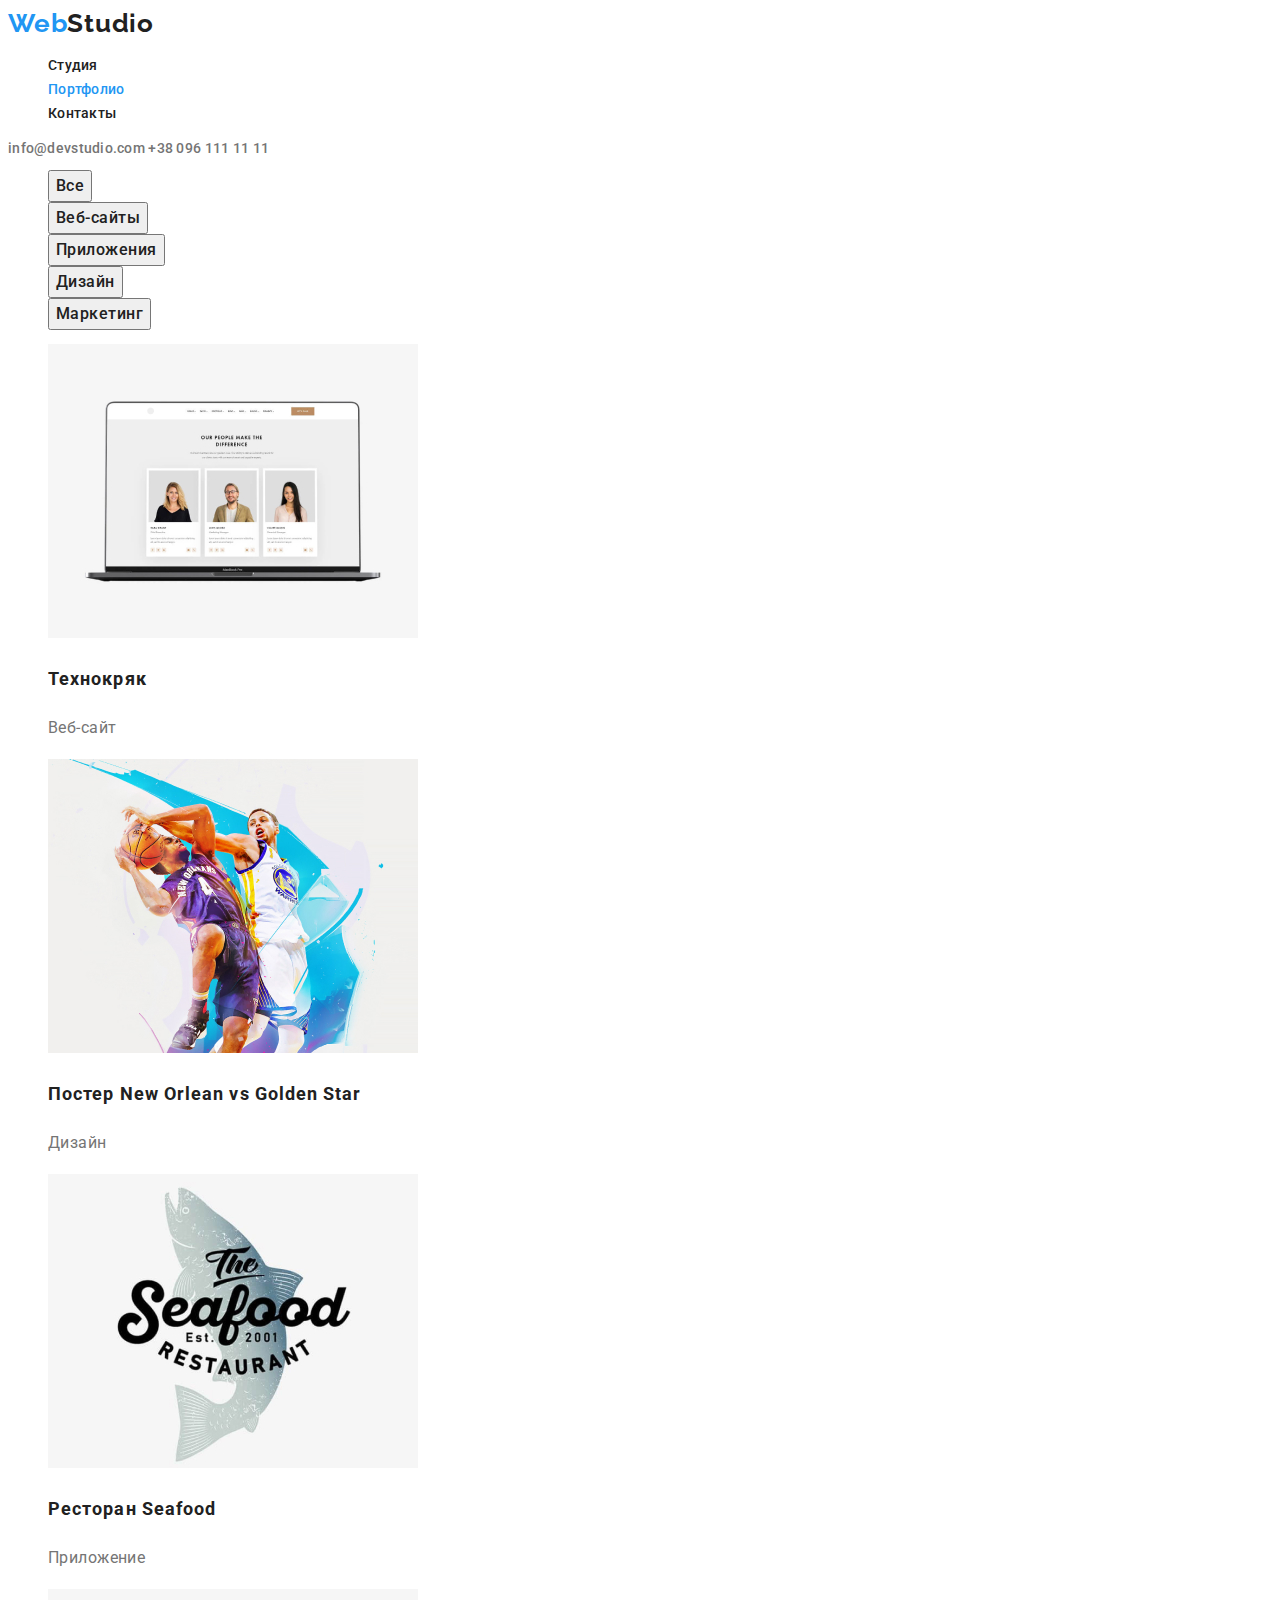
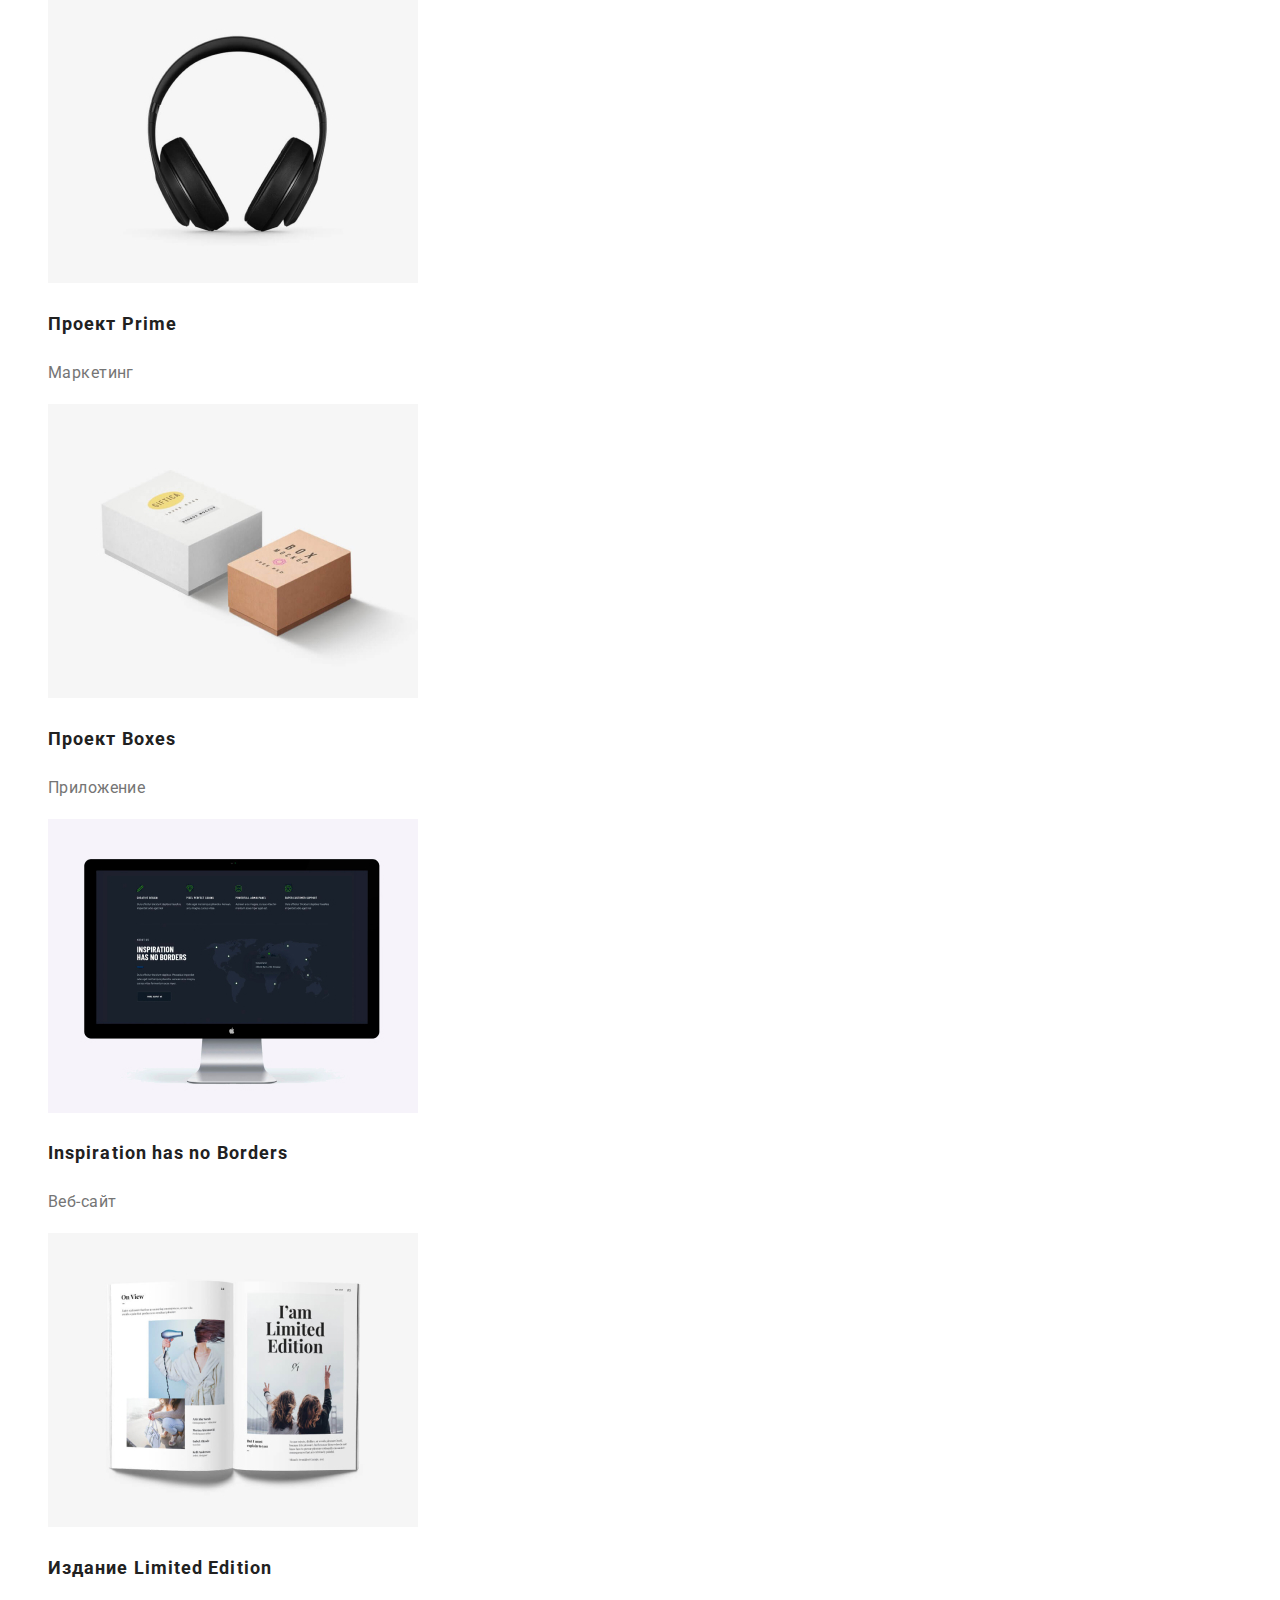
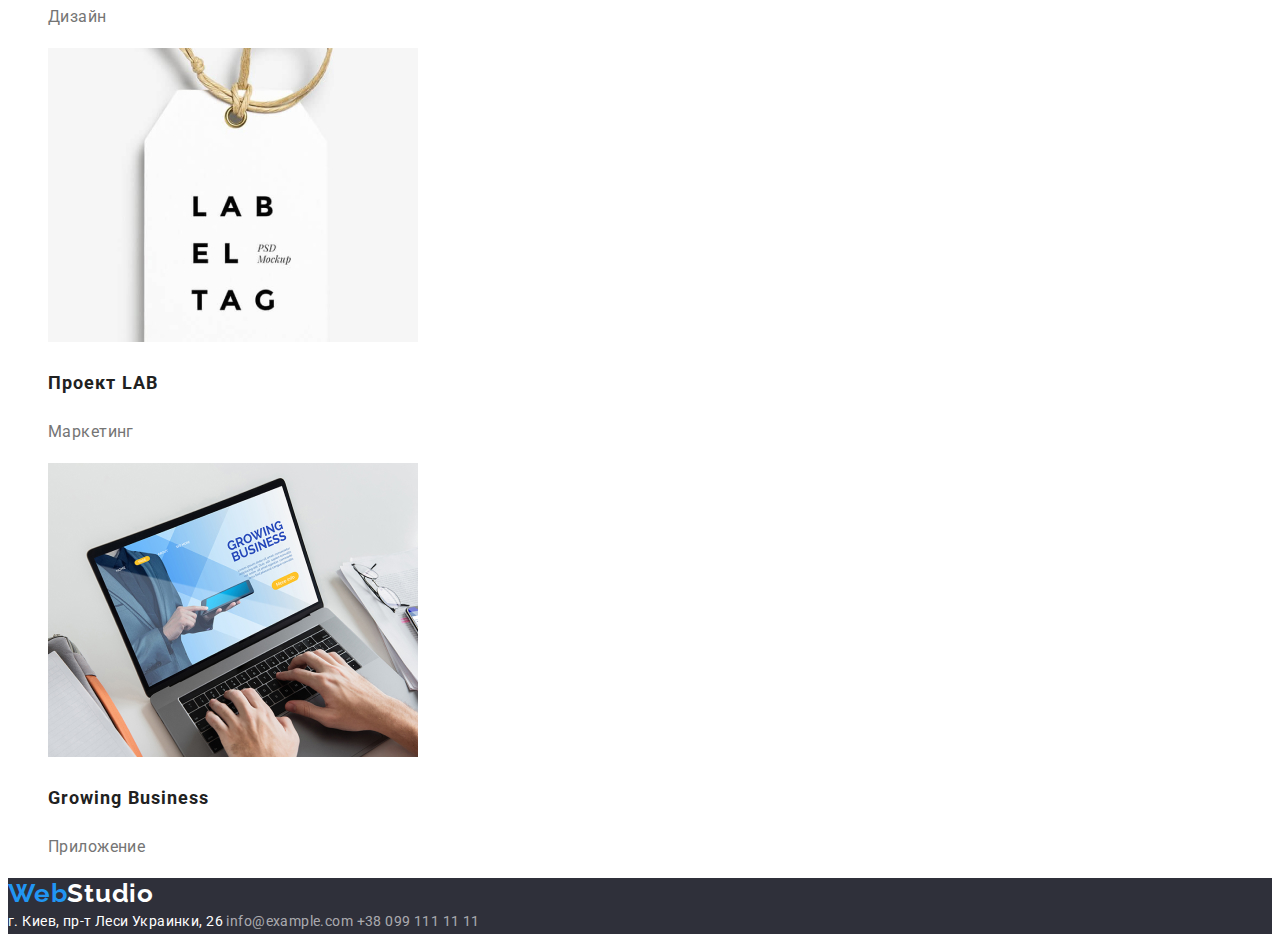
==== portfolio.html @ fc89d734 "Загружает файлы с второго ДЗ" ====
<!DOCTYPE html>
<html lang="ru">
<head>
    <meta charset="UTF-8">
    <meta name="viewport" content="width=device-width, initial-scale=1.0">
    <title>Портфолио</title>
    <link rel="preconnect" href="https://fonts.gstatic.com">
    <link href="https://fonts.googleapis.com/css2?family=Raleway:wght@700&family=Roboto:wght@400;500;700;900&display=swap" rel="stylesheet">
    <link rel="stylesheet" href="./css/main.css">
</head>
<body>

     <!-- Шапка страницы -->
     <header>
        <nav class="main-nav">
            <a href="./index.html" class="nav-logo"><span class="logo">Web</span>Studio</a>
            <ul>
                <li><a href="./index.html" class="nav-link">Студия</a></li>
                <li><a href="./portfolio.html" class="nav-link current">Портфолио</a></li>
                <li><a href="" class="nav-link">Контакты</a></li>
            </ul>
        </nav>
        <address class="adress-nav">
            <a href="mailto:info@devstudio.com" class="link">info@devstudio.com</a>
            <a href="tel:+380961111111" class="link">+38 096 111 11 11</a>
        </address>  
    </header>

    <!-- Основной контент страницы Портфолио-->
    <main class="portfolio">
        <section class="pottfolio__content">
            <h1 class="visually-hidden">Портфолио</h1>
            <ul class="pottfolio__top-list">
                <li><button type="button" class="item-button">Все</button></li>
                <li><button type="button" class="item-button">Веб-сайты</button></li>
                <li><button type="button" class="item-button">Приложения</button></li>
                <li><button type="button" class="item-button">Дизайн</button></li>
                <li><button type="button" class="item-button">Маркетинг</button></li>
            </ul>
            <ul class="pottfolio__bot-list">
                <li>
                    <a href=""><img src="./images/img_for_potfolio/tehnocryak.jpg" alt="Веб-сайт технокряк"></a>
                    <h2 class="bot-list-title">Технокряк</h2>
                    <p class="bot-list-text">Веб-сайт</p>
                </li>
                <li><a href=""><img src="./images/img_for_potfolio/basketball.jpg" alt="Постер New Orlean vs Golden Star"></a>
                    <h2 class="bot-list-title">Постер New Orlean vs Golden Star</h2>
                    <p class="bot-list-text">Дизайн</p>
                </li>
                <li><a href=""><img src="./images/img_for_potfolio/seafood.jpg" alt="Ресторан Seafood"></a>
                    <h2 class="bot-list-title">Ресторан Seafood</h2>
                    <p class="bot-list-text">Приложение</p>
                </li>
                <li><a href=""><img src="./images/img_for_potfolio/project-prime.jpg" alt="Наушники"></a>
                    <h2 class="bot-list-title">Проект Prime</h2>
                    <p class="bot-list-text">Маркетинг</p>
                </li>
                <li><a href=""><img src="./images/img_for_potfolio/project-boxes.jpg" alt="Две коробки"></a>
                    <h2 class="bot-list-title">Проект Boxes</h2>
                    <p class="bot-list-text">Приложение</p>
                </li>
                <li><a href=""><img src="./images/img_for_potfolio/inspiration.jpg" alt="Монитор с сайтом"></a>
                    <h2 class="bot-list-title">Inspiration has no Borders</h2>
                    <p class="bot-list-text">Веб-сайт</p>
                </li>
                <li><a href=""><img src="./images/img_for_potfolio/book.jpg" alt="Открытая книга"></a>
                    <h2 class="bot-list-title">Издание Limited Edition</h2>
                    <p class="bot-list-text">Дизайн</p>
                </li>
                <li><a href=""><img src="./images/img_for_potfolio/lab.jpg" alt="Лейба"></a>
                    <h2 class="bot-list-title">Проект LAB</h2>
                    <p class="bot-list-text">Маркетинг</p>
                </li>
                <li><a href=""><img src="./images/img_for_potfolio/growing-business.jpg" alt="Ноутбук с открытым сайтом"></a>
                    <h2 class="bot-list-title">Growing Business</h2>
                    <p class="bot-list-text">Приложение</p>
                </li>
            </ul>
        </section>
    </main>

    <!-- Подвал-->
    <footer class="footer">
        <a href="./index.html" class="link-logo"><span class="logo">Web</span>Studio</a>
        <address class="footer-nav">
            г. Киев, пр-т Леси Украинки, 26
            <a href="mailto:info@example.com" class="link">info@example.com</a>
            <a href="tel:+380991111111" class="link">+38 099 111 11 11</a>
        </address>
    </footer>

  
</body>
</html>
---- css/main.css ----
/* Цвет выделенного текста  #2196F3; */
/* Цвет h2 h3 #212121;*/
/* Цвет адреса и основного текста  #757575; */
/* Цвет h1 и бэкграунда основного  #FFFFFF; */
/* Цвет бэкграунда вторичного #2F303A;
   Цвет бэкграунда кнопки Портфолио #F5F4FA; */

/* Основные стили документа */
:root {
    --primary-text-color: #757575;
    --title-text-color: #212121;
    --accent-color: #2196F3;
    --primary-background-color: #FFFFFF;
    --secondary-background-color: #2F303A;
    --primary-bcg-clr-btn: #F5F4FA;

    --main-font: Roboto;
    --secondary-font: Raleway;
}

body {
    font-family: var(--main-font);
    font-weight: 400;
    font-size: 14px;
    line-height: 1.714;
    letter-spacing: 0.03em;
    background-color: var(--primary-background-color);
    color: var(--primary-text-color)
}

ul {
    list-style-type: none;
}

/* Стили Шапки */
.main-nav .nav-logo {
    color: var(--title-text-color);
    text-decoration: none;
    font-family: var(--secondary-font);
    font-weight: 700;
    font-size: 26px;
    line-height: 1.192;
    letter-spacing: 0.03em;
}

.logo {
    color: var(--accent-color);
}

.main-nav .nav-link {
    font-weight: 500;
    font-size: 14px;
    line-height: 1.143;
    letter-spacing: 0.02em;
    color: var(--title-text-color);
    text-decoration: none;

}
.main-nav .nav-link:hover, 
.main-nav .nav-link:focus,
.main-nav .nav-link.current {
    color: var(--accent-color);
}

.link {
    color: var(--primary-text-color);
    text-decoration: none;
}
.link:hover, 
.link:focus  {
    color: var(--accent-color);
}
.adress-nav {
    font-style: normal;
    font-weight: 500;
    font-size: 14px;
    line-height: 1.143;
    letter-spacing: 0.02em;
}

/* Стиль Героя */
.hero {
    background-color: var(--secondary-background-color) ;
}
.hero > .hero-title {
    font-weight: 900;
    font-size: 44px;
    line-height: 1.364;
    text-align: center;
    letter-spacing: 0.06em;
    text-transform: uppercase;

    color: var(--primary-background-color)
}
.hero-button {
    font-weight: 700;
    font-size: 16px;
    line-height: 1.875;
    text-align: center;
    letter-spacing: 0.06em;
    box-shadow: 0px 4px 4px rgba(0, 0, 0, 0.15);
    border-radius: 4px;

    background-color:#2196F3;
    color:#FFFFFF; 
    text-decoration: none;
}
/* Стиль Особенностей */

.title {
    font-weight: 700;
    font-size: 36px;
    line-height: 1.167;
    text-align: center;
    letter-spacing: 0.03em;
    color: var(--title-text-color);
}

.visually-hidden {
    position: absolute;
    clip: rect(0 0 0 0);
}

.features-list .item-title {
    font-weight: 700;
    font-size: 14px;
    line-height: 1.143;
    letter-spacing: 0.03em;
    color: var(--title-text-color);
}

/* Стиль Команды */

.team .item-title {
    font-weight: 500; 
    font-size: 16px;
    line-height: 1.187;
    letter-spacing: 0.03em;
    color: var(--title-text-color);
}

.team .item-text {
    font-size: 16px;
    line-height: 1.187;
    letter-spacing: 0.03em;
}

/* Стиль Подвала */

.footer {
    background-color:var(--secondary-background-color) ;
}
.footer > .link-logo {
    font-family: var(--secondary-font);
    font-weight: 700;
    font-size: 26px;
    line-height: 1.192;
    letter-spacing: 0.03em;
    color:var(--primary-background-color);
    text-decoration: none;
}
.footer > .footer-nav {
    font-style: normal;
    font-size: 14px;
    line-height: 1.714;
    letter-spacing: 0.03em;
    color:var(--primary-background-color);
    text-decoration: none;
}
footer .link {
    color: rgba(255, 255, 255, 0.6);
}
/* через тег, учитывая спецификацию 0,1,1, 
   чтобы не крыть спецу что выше для линк.ховер и фокус */

/* СТИЛЬ ВТОРОЙ СТРАНИЦЫ ПОРТФОЛИО */

.item-button {
    font-family: Roboto;
    font-weight: 500;
    font-size: 16px;
    line-height: 1.625;
    text-align: center;
    letter-spacing: 0.03em;
    color:var(--title-text-color);
}

.item-button:hover,
.item-button:focus  {
color: var(--primary-background-color);
background-color:var(--accent-color);
cursor:pointer;
}

.portfolio .bot-list-title {
    font-weight: 700;
    font-size: 18px;
    line-height: 2;
    letter-spacing: 0.06em;
    color:var(--title-text-color);
}
.bot-list-text {
    font-size: 16px;
    line-height: 1.875;
}
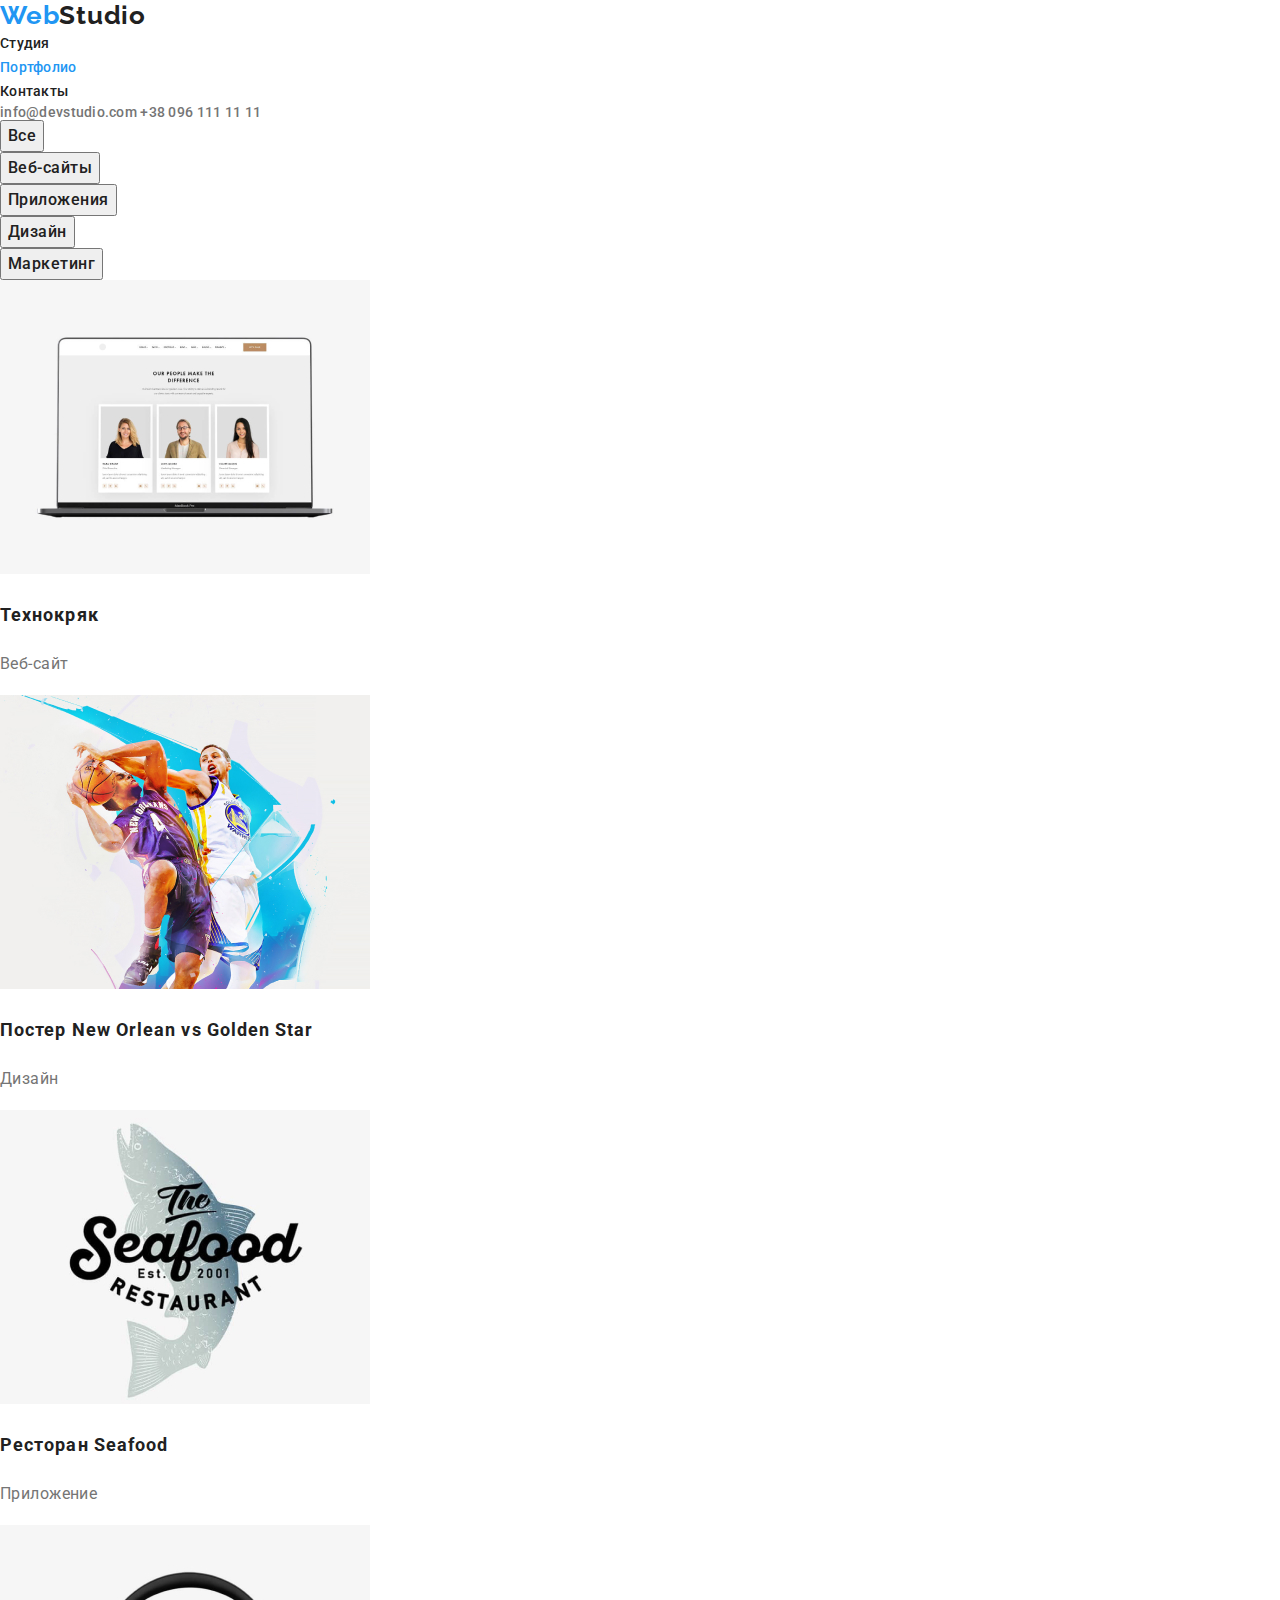
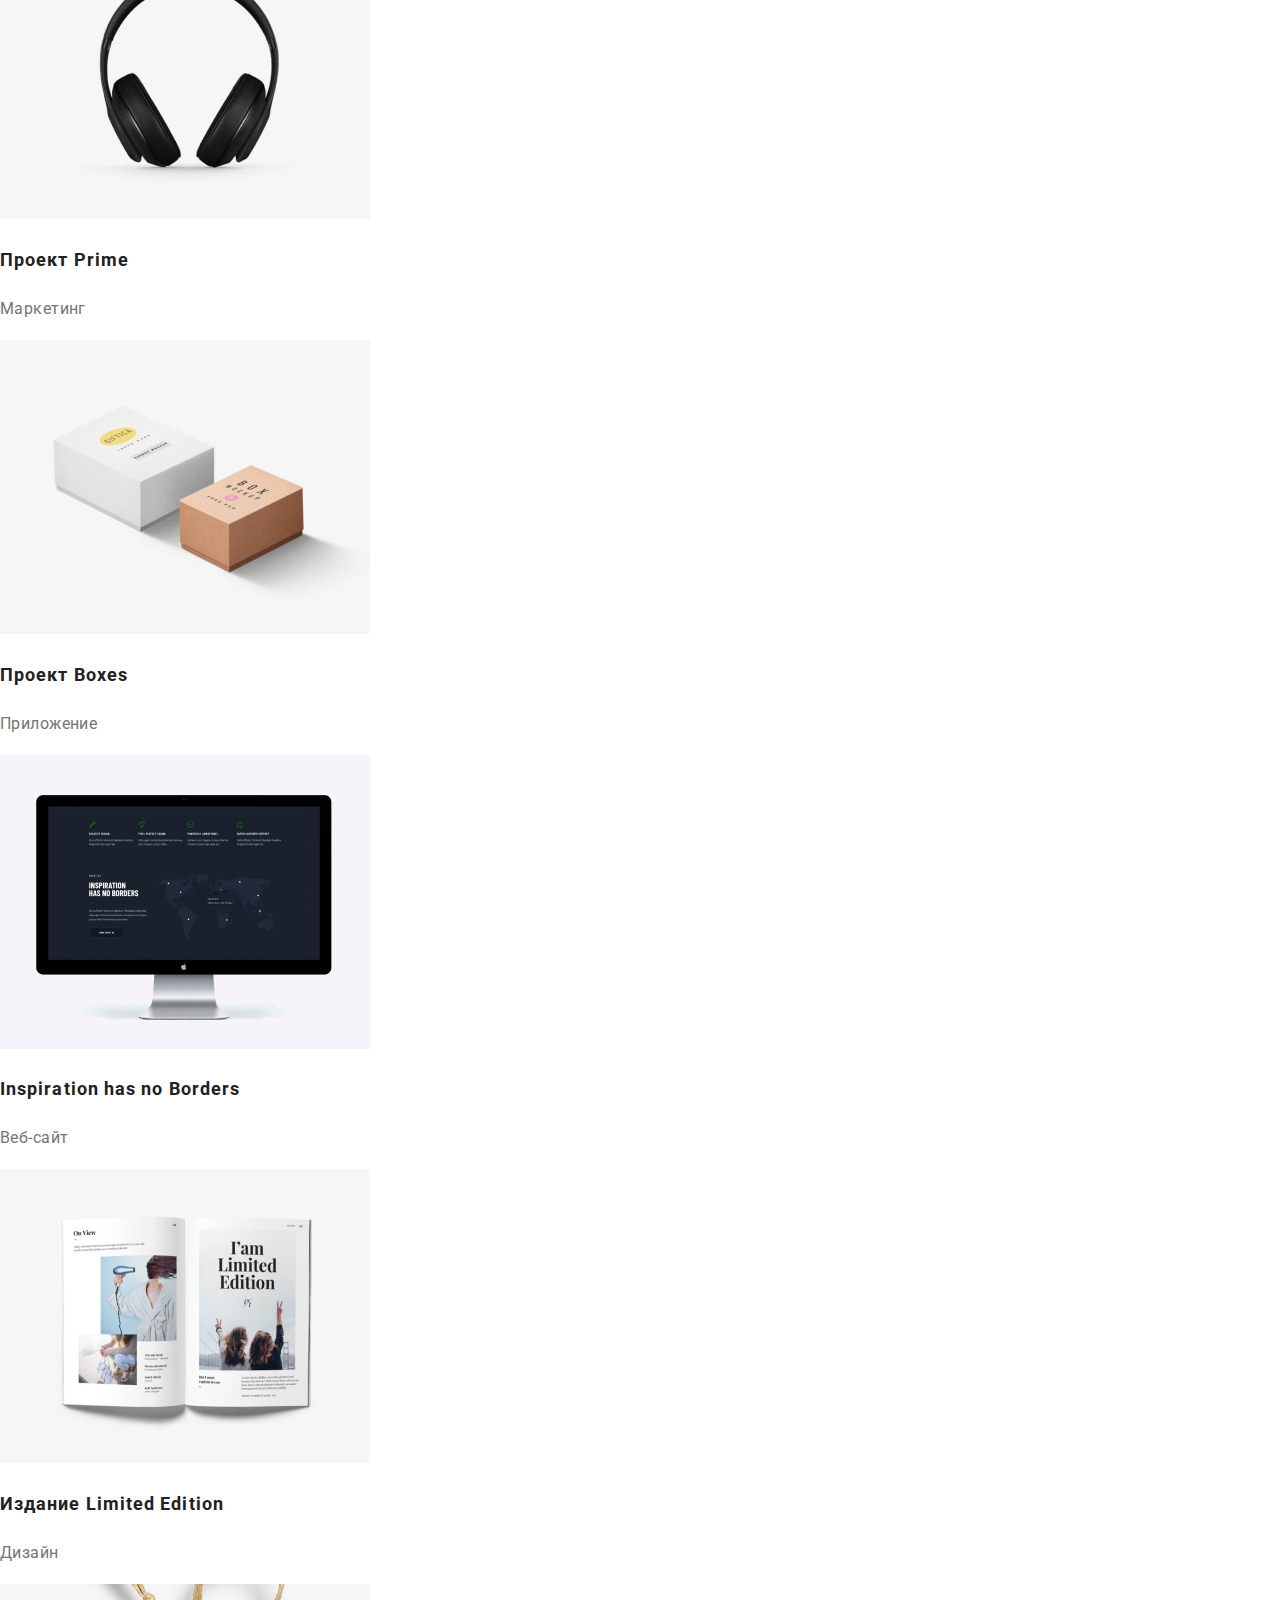
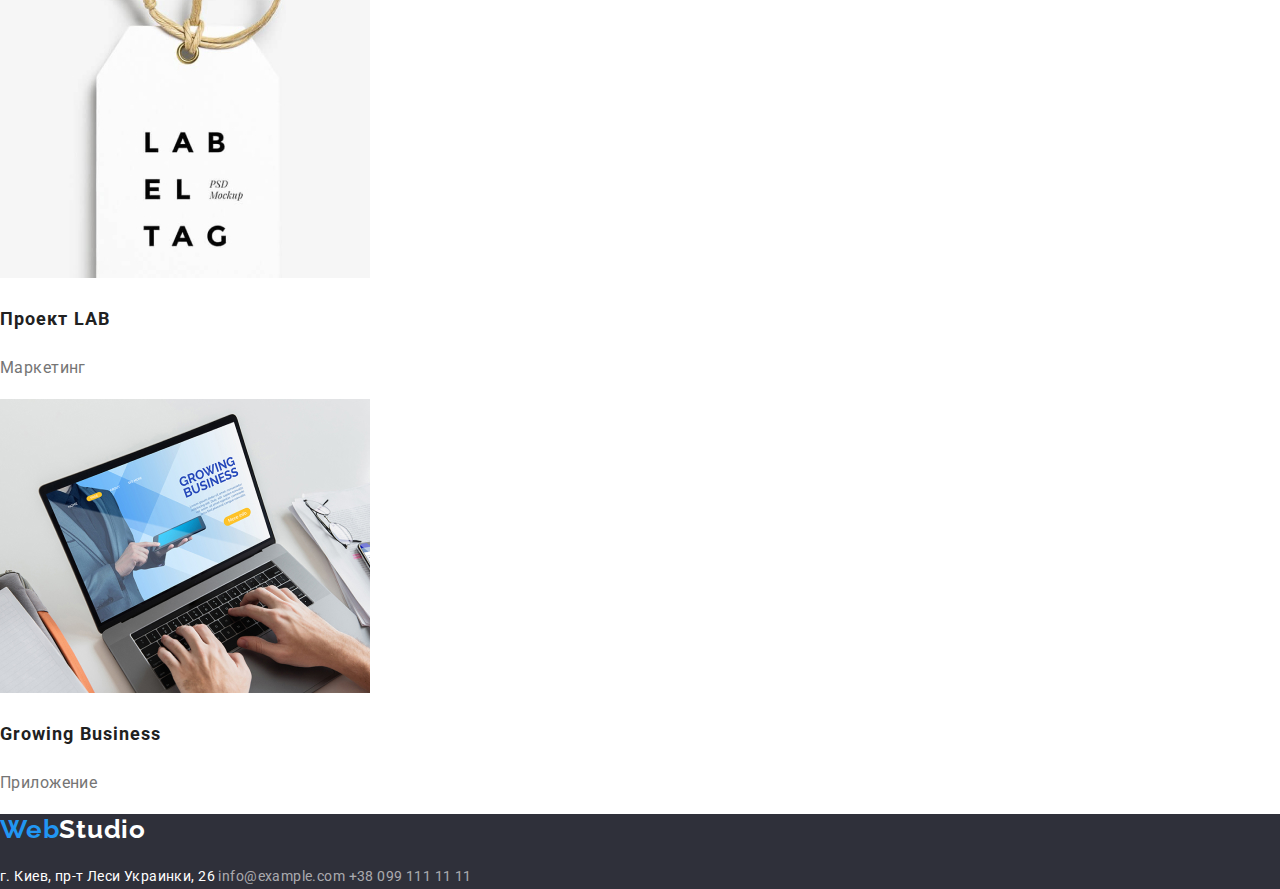
==== commit c53340aa: "Добавляет геометрию обьектов" ====
--- a/portfolio.html
+++ b/portfolio.html
@@ -6,6 +6,7 @@
     <title>Портфолио</title>
     <link rel="preconnect" href="https://fonts.gstatic.com">
     <link href="https://fonts.googleapis.com/css2?family=Raleway:wght@700&family=Roboto:wght@400;500;700;900&display=swap" rel="stylesheet">
+    <link rel="stylesheet" href="https://cdnjs.cloudflare.com/ajax/libs/modern-normalize/1.0.0/modern-normalize.min.css">
     <link rel="stylesheet" href="./css/main.css">
 </head>
 <body>
--- a/css/main.css
+++ b/css/main.css
@@ -30,6 +30,13 @@
 
 ul {
     list-style-type: none;
+    padding: 0;
+    margin: 0;
+}
+.container {
+    margin-left: auto;
+    margin-right: auto;
+    width: 1170px;
 }
 
 /* Стили Шапки */
@@ -81,18 +88,29 @@
 /* Стиль Героя */
 .hero {
     background-color: var(--secondary-background-color) ;
-}
-.hero > .hero-title {
+    text-align: center;
+}
+.hero-title {
+    margin-top: 0;
+    padding-top: 200px;
+    width: 696px;
+    margin:0 auto;
+    
     font-weight: 900;
     font-size: 44px;
     line-height: 1.364;
-    text-align: center;
     letter-spacing: 0.06em;
     text-transform: uppercase;
 
     color: var(--primary-background-color)
 }
+
 .hero-button {
+    margin-top: 20px;
+    margin-bottom: 200px;
+    padding: 10px 32px;
+    
+    min-width: 200px;
     font-weight: 700;
     font-size: 16px;
     line-height: 1.875;
@@ -122,6 +140,9 @@
 }
 
 .features-list .item-title {
+    margin-top: 0;
+    margin-bottom: 10px;
+
     font-weight: 700;
     font-size: 14px;
     line-height: 1.143;
@@ -129,9 +150,38 @@
     color: var(--title-text-color);
 }
 
+.features-list-item .item-title:first-child {
+    padding-top: 94px;
+}
+.features-list .item-text {
+    margin: 0;
+    padding: 0;
+}
+
+/* OUR WORKS */
+
+.works.title {
+    margin-top: 0;
+    margin-bottom: 50px;
+    padding-top: 94px;
+}
+
+
 /* Стиль Команды */
+.team {
+    background-color:var(--primary-bcg-clr-btn);
+}
+
+.team.title {
+    margin-top: 0;
+    margin-bottom: 50px;
+    padding-top: 94px;
+}
 
 .team .item-title {
+    margin-top: 30px;
+    margin-bottom: 0;
+
     font-weight: 500; 
     font-size: 16px;
     line-height: 1.187;
@@ -140,6 +190,8 @@
 }
 
 .team .item-text {
+    margin-top: 10px;
+    margin-bottom: 0;
     font-size: 16px;
     line-height: 1.187;
     letter-spacing: 0.03em;
@@ -150,7 +202,14 @@
 .footer {
     background-color:var(--secondary-background-color) ;
 }
-.footer > .link-logo {
+.footer > .container {
+    padding-top: 60px;
+    padding-bottom: 60px;
+}
+.footer a.link-logo {
+    display: inline-block;
+    margin-bottom: 20px;
+    
     font-family: var(--secondary-font);
     font-weight: 700;
     font-size: 26px;
@@ -159,7 +218,7 @@
     color:var(--primary-background-color);
     text-decoration: none;
 }
-.footer > .footer-nav {
+.footer address.footer-nav {
     font-style: normal;
     font-size: 14px;
     line-height: 1.714;
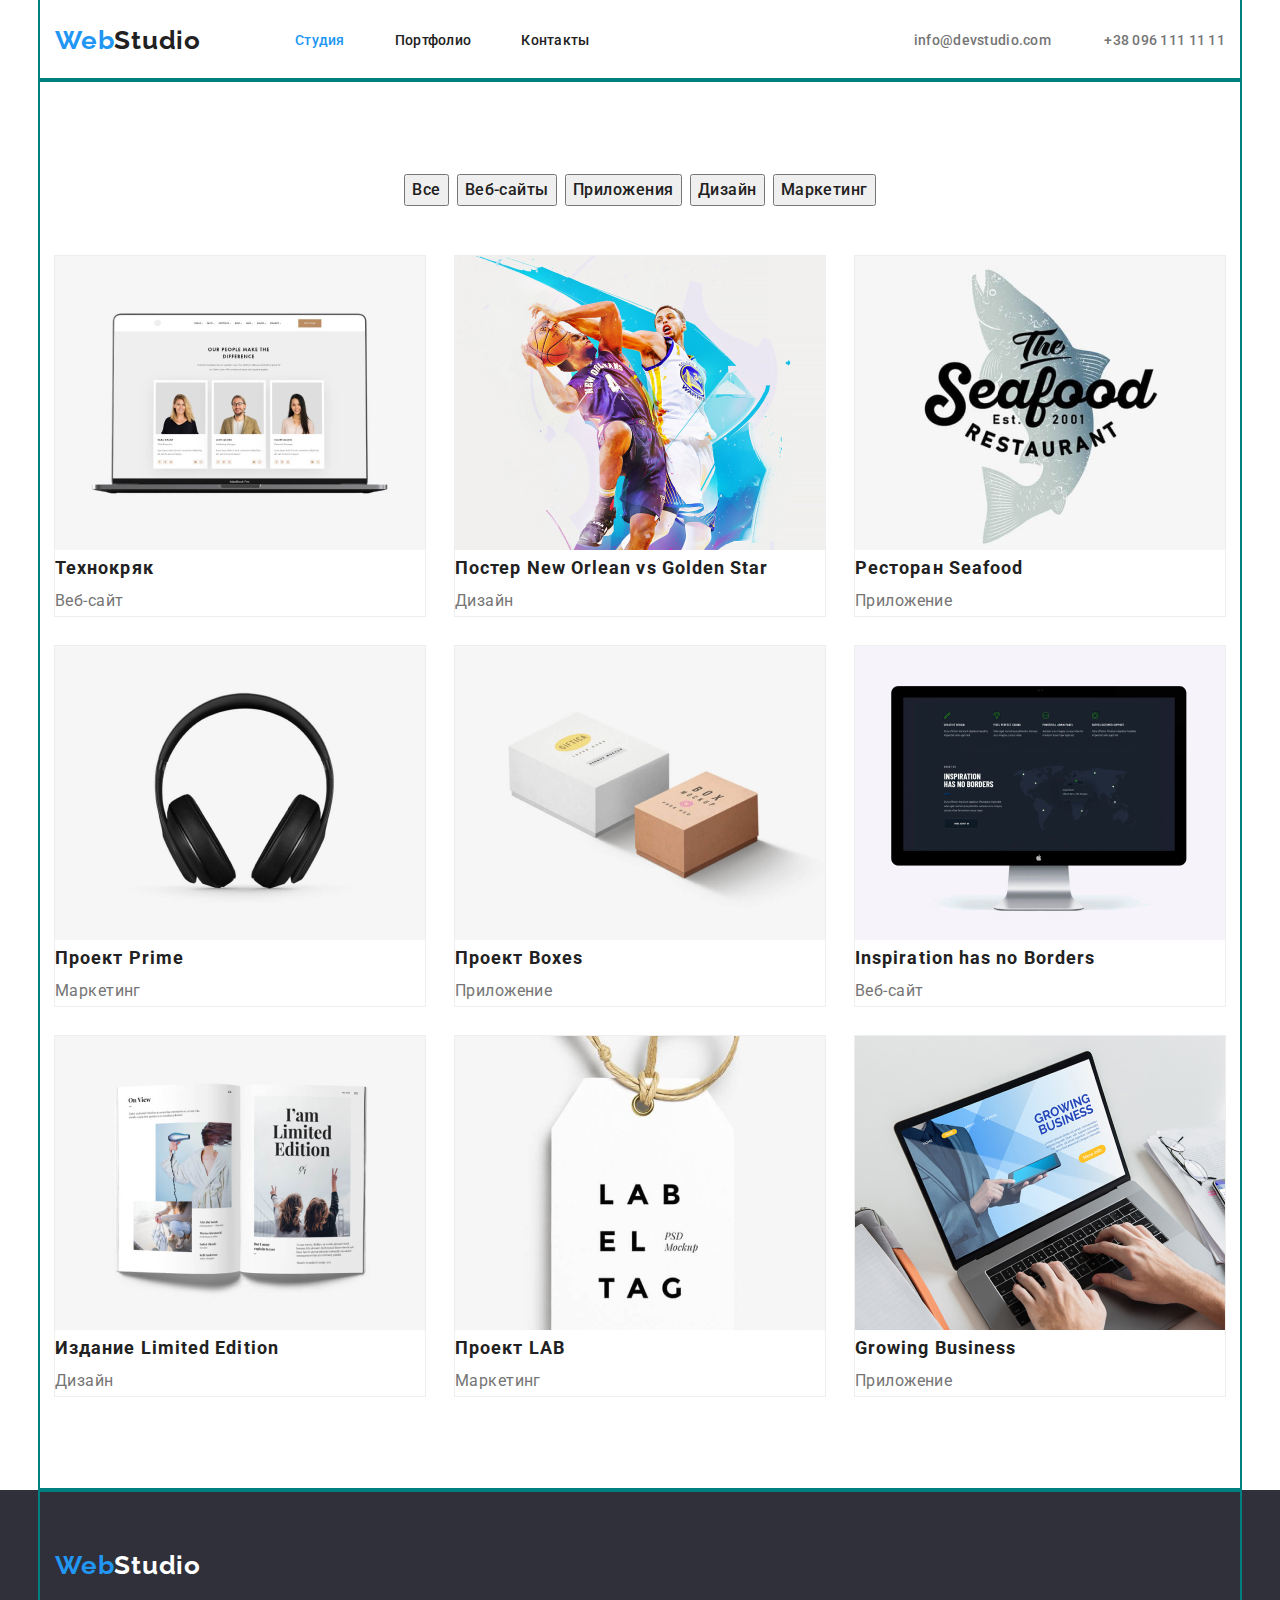
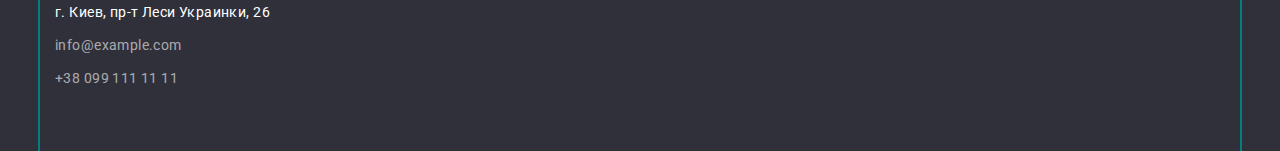
==== commit ebc39023: "Добавляет флексы и геометрию второй страницы" ====
--- a/portfolio.html
+++ b/portfolio.html
@@ -13,81 +13,89 @@
 
      <!-- Шапка страницы -->
      <header>
-        <nav class="main-nav">
-            <a href="./index.html" class="nav-logo"><span class="logo">Web</span>Studio</a>
-            <ul>
-                <li><a href="./index.html" class="nav-link">Студия</a></li>
-                <li><a href="./portfolio.html" class="nav-link current">Портфолио</a></li>
-                <li><a href="" class="nav-link">Контакты</a></li>
-            </ul>
-        </nav>
-        <address class="adress-nav">
-            <a href="mailto:info@devstudio.com" class="link">info@devstudio.com</a>
-            <a href="tel:+380961111111" class="link">+38 096 111 11 11</a>
-        </address>  
+        <div class="container head ">
+            <nav class="main-nav">
+                <a href="./index.html" class="nav-logo"><span class="logo">Web</span>Studio</a>
+                <ul class="main-nav-list">
+                    <li><a href="./index.html" class="nav-link current">Студия</a></li>
+                    <li><a href="./portfolio.html" class="nav-link">Портфолио</a></li>
+                    <li><a href="" class="nav-link">Контакты</a></li>
+                </ul>
+            </nav>
+            <address class="adress-nav">
+                <a href="mailto:info@devstudio.com" class="link">info@devstudio.com</a>
+                <a href="tel:+380961111111" class="link">+38 096 111 11 11</a>
+            </address> 
+        </div> 
     </header>
 
     <!-- Основной контент страницы Портфолио-->
     <main class="portfolio">
         <section class="pottfolio__content">
-            <h1 class="visually-hidden">Портфолио</h1>
-            <ul class="pottfolio__top-list">
-                <li><button type="button" class="item-button">Все</button></li>
-                <li><button type="button" class="item-button">Веб-сайты</button></li>
-                <li><button type="button" class="item-button">Приложения</button></li>
-                <li><button type="button" class="item-button">Дизайн</button></li>
-                <li><button type="button" class="item-button">Маркетинг</button></li>
-            </ul>
-            <ul class="pottfolio__bot-list">
-                <li>
-                    <a href=""><img src="./images/img_for_potfolio/tehnocryak.jpg" alt="Веб-сайт технокряк"></a>
-                    <h2 class="bot-list-title">Технокряк</h2>
-                    <p class="bot-list-text">Веб-сайт</p>
-                </li>
-                <li><a href=""><img src="./images/img_for_potfolio/basketball.jpg" alt="Постер New Orlean vs Golden Star"></a>
-                    <h2 class="bot-list-title">Постер New Orlean vs Golden Star</h2>
-                    <p class="bot-list-text">Дизайн</p>
-                </li>
-                <li><a href=""><img src="./images/img_for_potfolio/seafood.jpg" alt="Ресторан Seafood"></a>
-                    <h2 class="bot-list-title">Ресторан Seafood</h2>
-                    <p class="bot-list-text">Приложение</p>
-                </li>
-                <li><a href=""><img src="./images/img_for_potfolio/project-prime.jpg" alt="Наушники"></a>
-                    <h2 class="bot-list-title">Проект Prime</h2>
-                    <p class="bot-list-text">Маркетинг</p>
-                </li>
-                <li><a href=""><img src="./images/img_for_potfolio/project-boxes.jpg" alt="Две коробки"></a>
-                    <h2 class="bot-list-title">Проект Boxes</h2>
-                    <p class="bot-list-text">Приложение</p>
-                </li>
-                <li><a href=""><img src="./images/img_for_potfolio/inspiration.jpg" alt="Монитор с сайтом"></a>
-                    <h2 class="bot-list-title">Inspiration has no Borders</h2>
-                    <p class="bot-list-text">Веб-сайт</p>
-                </li>
-                <li><a href=""><img src="./images/img_for_potfolio/book.jpg" alt="Открытая книга"></a>
-                    <h2 class="bot-list-title">Издание Limited Edition</h2>
-                    <p class="bot-list-text">Дизайн</p>
-                </li>
-                <li><a href=""><img src="./images/img_for_potfolio/lab.jpg" alt="Лейба"></a>
-                    <h2 class="bot-list-title">Проект LAB</h2>
-                    <p class="bot-list-text">Маркетинг</p>
-                </li>
-                <li><a href=""><img src="./images/img_for_potfolio/growing-business.jpg" alt="Ноутбук с открытым сайтом"></a>
-                    <h2 class="bot-list-title">Growing Business</h2>
-                    <p class="bot-list-text">Приложение</p>
-                </li>
-            </ul>
+            <div class="container">
+                <h1 class="visually-hidden">Портфолио</h1>
+                <ul class="pottfolio__top-list">
+                    <li class="list-item"><button type="button" class="item-button">Все</button></li>
+                    <li class="list-item"><button type="button" class="item-button">Веб-сайты</button></li>
+                    <li class="list-item"><button type="button" class="item-button">Приложения</button></li>
+                    <li class="list-item"><button type="button" class="item-button">Дизайн</button></li>
+                    <li class="list-item"><button type="button" class="item-button">Маркетинг</button></li>
+                </ul>
+                <ul class="pottfolio__bot-list">
+                    <li class="list-item">
+                        <a href=""><img src="./images/img_for_potfolio/tehnocryak.jpg" alt="Веб-сайт технокряк"></a>
+                        <h2 class="bot-list-title">Технокряк</h2>
+                        <p class="bot-list-text">Веб-сайт</p>
+                    </li>
+                    <li class="list-item"><a href=""><img src="./images/img_for_potfolio/basketball.jpg" alt="Постер New Orlean vs Golden Star"></a>
+                        <h2 class="bot-list-title">Постер New Orlean vs Golden Star</h2>
+                        <p class="bot-list-text">Дизайн</p>
+                    </li>
+                    <li class="list-item"><a href=""><img src="./images/img_for_potfolio/seafood.jpg" alt="Ресторан Seafood"></a>
+                        <h2 class="bot-list-title">Ресторан Seafood</h2>
+                        <p class="bot-list-text">Приложение</p>
+                    </li>
+                    <li class="list-item"><a href=""><img src="./images/img_for_potfolio/project-prime.jpg" alt="Наушники"></a>
+                        <h2 class="bot-list-title">Проект Prime</h2>
+                        <p class="bot-list-text">Маркетинг</p>
+                    </li>
+                    <li class="list-item"><a href=""><img src="./images/img_for_potfolio/project-boxes.jpg" alt="Две коробки"></a>
+                        <h2 class="bot-list-title">Проект Boxes</h2>
+                        <p class="bot-list-text">Приложение</p>
+                    </li>
+                    <li class="list-item"><a href=""><img src="./images/img_for_potfolio/inspiration.jpg" alt="Монитор с сайтом"></a>
+                        <h2 class="bot-list-title">Inspiration has no Borders</h2>
+                        <p class="bot-list-text">Веб-сайт</p>
+                    </li>
+                    <li class="list-item"><a href=""><img src="./images/img_for_potfolio/book.jpg" alt="Открытая книга"></a>
+                        <h2 class="bot-list-title">Издание Limited Edition</h2>
+                        <p class="bot-list-text">Дизайн</p>
+                    </li>
+                    <li class="list-item"><a href=""><img src="./images/img_for_potfolio/lab.jpg" alt="Лейба"></a>
+                        <h2 class="bot-list-title">Проект LAB</h2>
+                        <p class="bot-list-text">Маркетинг</p>
+                    </li>
+                    <li class="list-item"><a href=""><img src="./images/img_for_potfolio/growing-business.jpg" alt="Ноутбук с открытым сайтом"></a>
+                        <h2 class="bot-list-title">Growing Business</h2>
+                        <p class="bot-list-text">Приложение</p>
+                    </li>
+                </ul>
+            </div>
         </section>
     </main>
 
     <!-- Подвал-->
     <footer class="footer">
-        <a href="./index.html" class="link-logo"><span class="logo">Web</span>Studio</a>
-        <address class="footer-nav">
-            г. Киев, пр-т Леси Украинки, 26
-            <a href="mailto:info@example.com" class="link">info@example.com</a>
-            <a href="tel:+380991111111" class="link">+38 099 111 11 11</a>
-        </address>
+        <div class="container">
+            <a href="./index.html" class="link-logo"><span class="logo">Web</span>Studio</a>
+            <address class="footer-nav">
+                <div class="footer-nav-wrapper">
+                    г. Киев, пр-т Леси Украинки, 26 </br>
+                    <a href="mailto:info@example.com" class="link">info@example.com</a> </br>
+                    <a href="tel:+380991111111" class="link">+38 099 111 11 11</a>
+                </div>
+            </address>
+        </div>
     </footer>
 
   
--- a/css/main.css
+++ b/css/main.css
@@ -27,7 +27,12 @@
     background-color: var(--primary-background-color);
     color: var(--primary-text-color)
 }
-
+h1,h2,h3,h4,p {
+    margin: 0;
+}
+img {
+    display: block;
+}
 ul {
     list-style-type: none;
     padding: 0;
@@ -36,11 +41,22 @@
 .container {
     margin-left: auto;
     margin-right: auto;
-    width: 1170px;
+    width: 1200px;
+    padding: 0 15px;
+    outline: 2px solid teal;
 }
 
 /* Стили Шапки */
+.head,
+.head > .main-nav {
+    display: flex;
+    align-items: center;
+}
+
 .main-nav .nav-logo {
+    margin-right: 94px;
+
+
     color: var(--title-text-color);
     text-decoration: none;
     font-family: var(--secondary-font);
@@ -53,8 +69,20 @@
 .logo {
     color: var(--accent-color);
 }
+.main-nav-list {
+    display: flex;
+
+}
+
+.main-nav-list li:not(:last-child) {
+    margin-right: 50px;
+}
 
 .main-nav .nav-link {
+    display: block;
+    padding-top:32px ;
+    padding-bottom:32px ;
+
     font-weight: 500;
     font-size: 14px;
     line-height: 1.143;
@@ -78,11 +106,16 @@
     color: var(--accent-color);
 }
 .adress-nav {
+    margin-left: auto;
+
     font-style: normal;
     font-weight: 500;
     font-size: 14px;
     line-height: 1.143;
     letter-spacing: 0.02em;
+}
+.adress-nav a + a {
+    margin-left: 50px;
 }
 
 /* Стиль Героя */
@@ -138,6 +171,17 @@
     position: absolute;
     clip: rect(0 0 0 0);
 }
+.features > .container {
+    padding-top: 94px;
+    padding-bottom: 94px;
+}
+.features .features-list {
+    display: flex;
+}
+.features-list-item:not(:last-child){
+    margin-right: 30px;
+}
+
 
 .features-list .item-title {
     margin-top: 0;
@@ -150,26 +194,32 @@
     color: var(--title-text-color);
 }
 
-.features-list-item .item-title:first-child {
-    padding-top: 94px;
-}
+
 .features-list .item-text {
     margin: 0;
     padding: 0;
+    display: inline-block;
+    max-width: 270px;
 }
 
 /* OUR WORKS */
 
-.works.title {
-    margin-top: 0;
-    margin-bottom: 50px;
-    padding-top: 94px;
-}
-
+
+.works-list {
+    display: flex;
+    padding-top: 50px;
+    padding-bottom: 94px;
+}
+.works-list-item:not(:last-child) {
+margin-right: 30px;
+}
 
 /* Стиль Команды */
 .team {
     background-color:var(--primary-bcg-clr-btn);
+}
+.team > .container {
+    padding-bottom: 94px;
 }
 
 .team.title {
@@ -177,7 +227,21 @@
     margin-bottom: 50px;
     padding-top: 94px;
 }
-
+.team-list {
+    display: flex;
+}
+.team-list-item {
+    background-color:var(--primary-background-color);
+    box-shadow: 0 4px 8px 0 rgba(0, 0, 0, 0.2);
+    border-radius: 0px 0px 4px 4px;     
+    max-width: 270px;
+    margin: auto;
+    padding-bottom: 30px;
+    text-align: center;
+}
+.team-list-item:not(:last-child){
+    margin-right: 30px;
+}
 .team .item-title {
     margin-top: 30px;
     margin-bottom: 0;
@@ -226,6 +290,10 @@
     color:var(--primary-background-color);
     text-decoration: none;
 }
+.footer-nav-wrapper > .link {
+    display: inline-block;
+    margin-top: 9px;
+}
 footer .link {
     color: rgba(255, 255, 255, 0.6);
 }
@@ -233,7 +301,15 @@
    чтобы не крыть спецу что выше для линк.ховер и фокус */
 
 /* СТИЛЬ ВТОРОЙ СТРАНИЦЫ ПОРТФОЛИО */
-
+.pottfolio__top-list{
+    display: flex;
+    justify-content: center;
+    padding-top: 94px;
+    padding-bottom: 50px;
+}
+.pottfolio__top-list .list-item:not(:last-child) {
+margin-right: 8px;
+}
 .item-button {
     font-family: Roboto;
     font-weight: 500;
@@ -250,7 +326,27 @@
 background-color:var(--accent-color);
 cursor:pointer;
 }
-
+.portfolio .container {
+    padding-bottom: 94px;
+}
+.pottfolio__bot-list {
+    display: flex;
+    flex-wrap: wrap;
+}
+.pottfolio__bot-list > .list-item {
+    margin-right: 30px;
+    margin-bottom: 30px;
+}
+.pottfolio__bot-list > .list-item:nth-child(3n){
+    margin-right: 0;
+}
+.pottfolio__bot-list > .list-item:nth-last-child(-n+3) {
+    margin-bottom: 0;
+}
+.pottfolio__bot-list .list-item {
+    box-sizing: border-box;
+    outline: 1px solid #EEEEEE
+}
 .portfolio .bot-list-title {
     font-weight: 700;
     font-size: 18px;
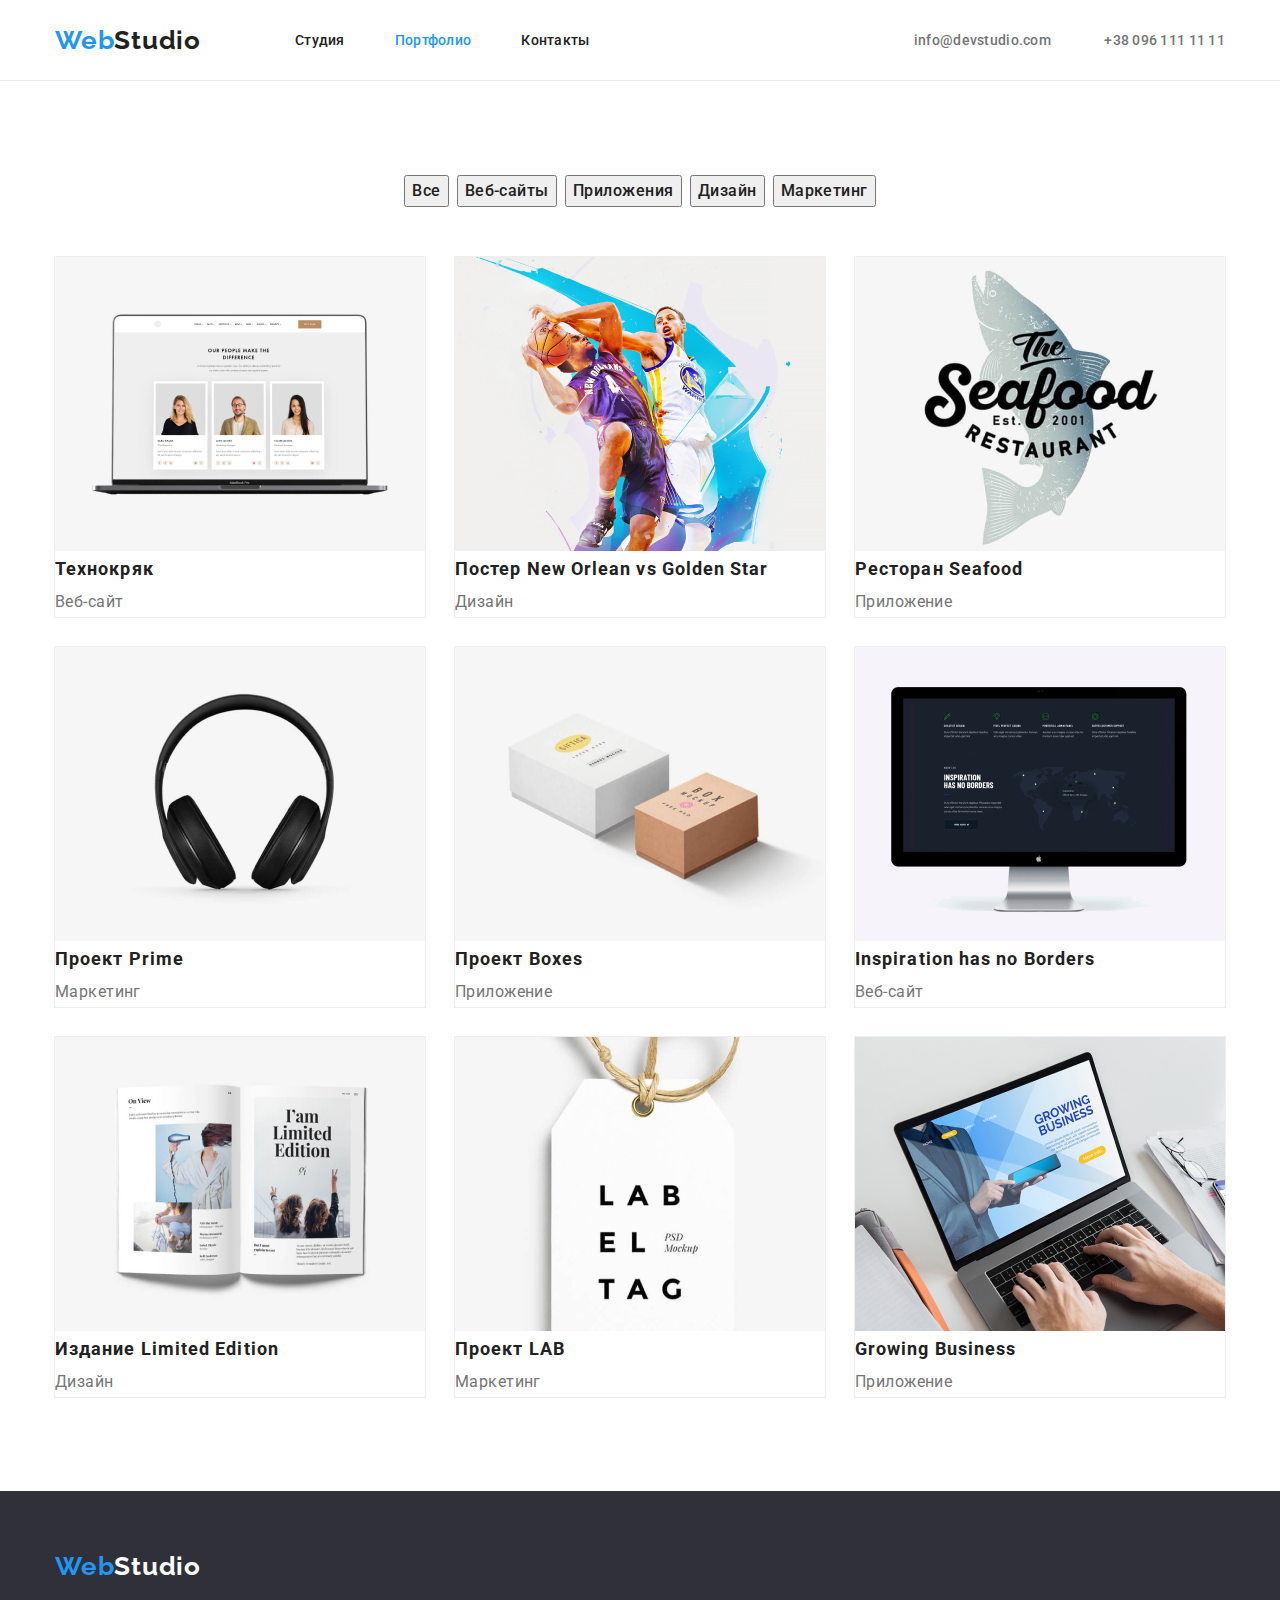
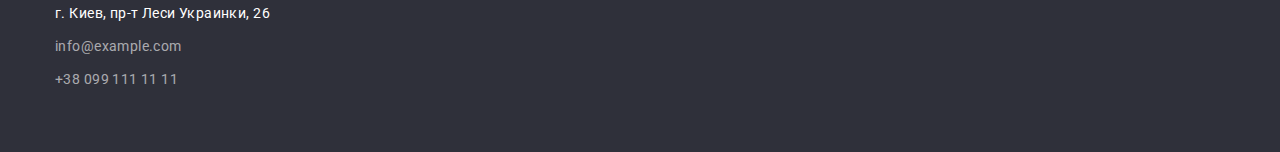
==== commit 24b9573a: "Апдейт страниц" ====
--- a/portfolio.html
+++ b/portfolio.html
@@ -17,8 +17,8 @@
             <nav class="main-nav">
                 <a href="./index.html" class="nav-logo"><span class="logo">Web</span>Studio</a>
                 <ul class="main-nav-list">
-                    <li><a href="./index.html" class="nav-link current">Студия</a></li>
-                    <li><a href="./portfolio.html" class="nav-link">Портфолио</a></li>
+                    <li><a href="./index.html" class="nav-link">Студия</a></li>
+                    <li><a href="./portfolio.html" class="nav-link  current">Портфолио</a></li>
                     <li><a href="" class="nav-link">Контакты</a></li>
                 </ul>
             </nav>
--- a/css/main.css
+++ b/css/main.css
@@ -38,12 +38,14 @@
     padding: 0;
     margin: 0;
 }
+header {
+    border-bottom: 1px solid #ECECEC;
+}
 .container {
     margin-left: auto;
     margin-right: auto;
     width: 1200px;
     padding: 0 15px;
-    outline: 2px solid teal;
 }
 
 /* Стили Шапки */
@@ -122,11 +124,14 @@
 .hero {
     background-color: var(--secondary-background-color) ;
     text-align: center;
+    display: flex;
+    margin: 0 auto;
 }
 .hero-title {
+
     margin-top: 0;
     padding-top: 200px;
-    width: 696px;
+    max-width: 696px;
     margin:0 auto;
     
     font-weight: 900;
@@ -139,6 +144,8 @@
 }
 
 .hero-button {
+    display: block;
+    margin: 0 auto;
     margin-top: 20px;
     margin-bottom: 200px;
     padding: 10px 32px;
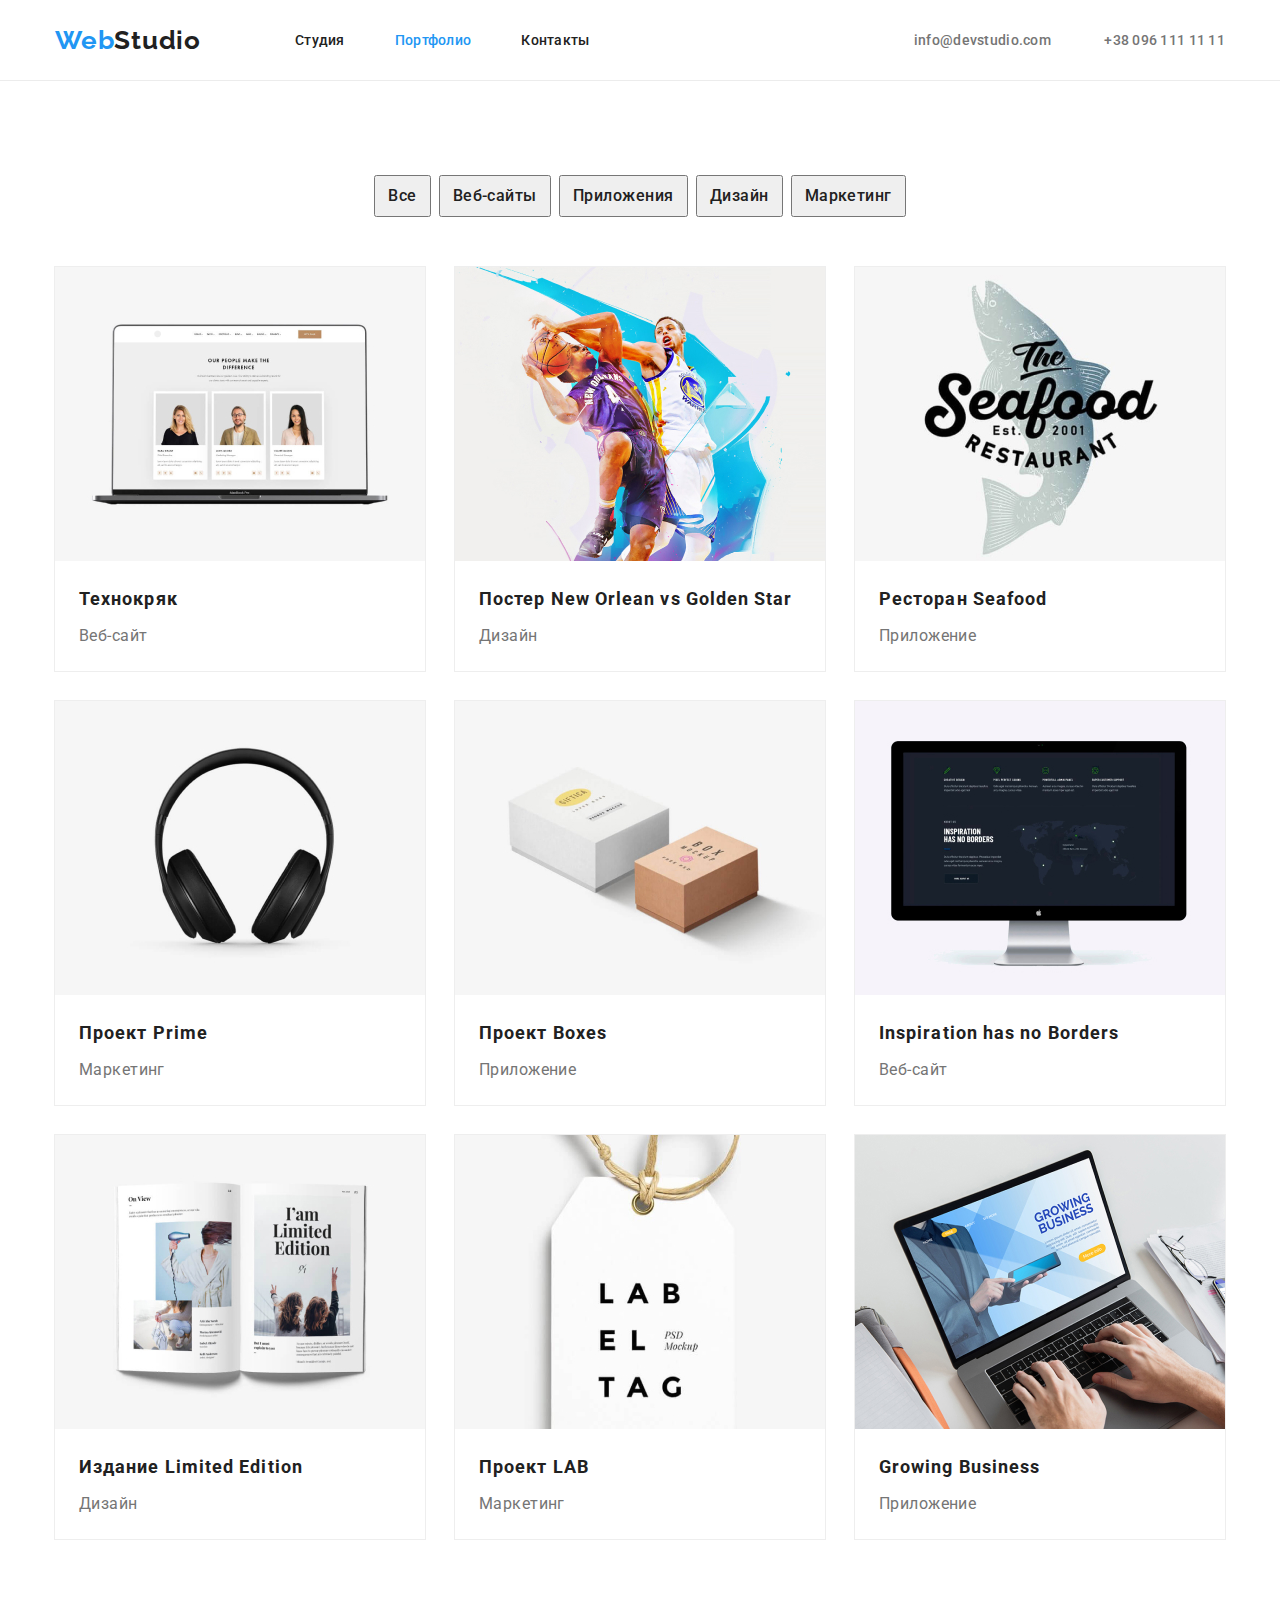
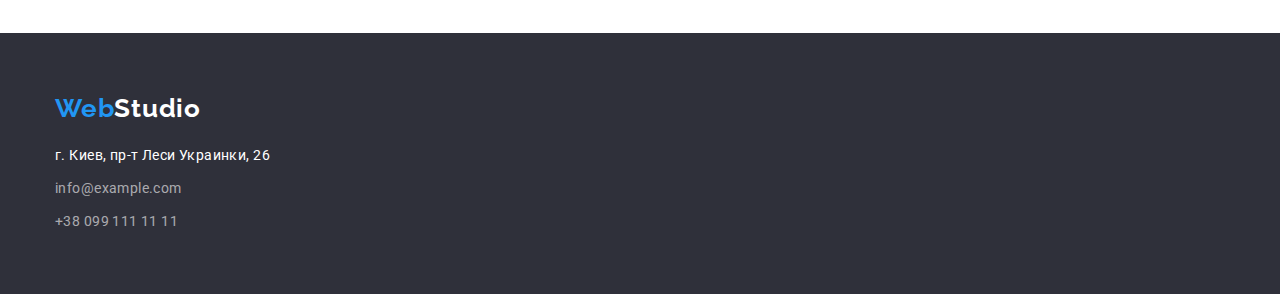
==== commit 3895cef7: "Внес правки по ДЗ." ====
--- a/portfolio.html
+++ b/portfolio.html
@@ -44,40 +44,66 @@
                 <ul class="pottfolio__bot-list">
                     <li class="list-item">
                         <a href=""><img src="./images/img_for_potfolio/tehnocryak.jpg" alt="Веб-сайт технокряк"></a>
-                        <h2 class="bot-list-title">Технокряк</h2>
-                        <p class="bot-list-text">Веб-сайт</p>
+                        <div class="list-item-underimg">
+                            <h2 class="bot-list-title">Технокряк</h2>
+                            <p class="bot-list-text">Веб-сайт</p>
+                        </div>
                     </li>
-                    <li class="list-item"><a href=""><img src="./images/img_for_potfolio/basketball.jpg" alt="Постер New Orlean vs Golden Star"></a>
-                        <h2 class="bot-list-title">Постер New Orlean vs Golden Star</h2>
-                        <p class="bot-list-text">Дизайн</p>
+                    <li class="list-item">
+                        <a href=""><img src="./images/img_for_potfolio/basketball.jpg" alt="Постер New Orlean vs Golden Star"></a>
+                        <div class="list-item-underimg">
+                            <h2 class="bot-list-title">Постер New Orlean vs Golden Star</h2>
+                            <p class="bot-list-text">Дизайн</p>
+                        </div>
                     </li>
-                    <li class="list-item"><a href=""><img src="./images/img_for_potfolio/seafood.jpg" alt="Ресторан Seafood"></a>
-                        <h2 class="bot-list-title">Ресторан Seafood</h2>
-                        <p class="bot-list-text">Приложение</p>
+                    <li class="list-item">
+                        <a href=""><img src="./images/img_for_potfolio/seafood.jpg" alt="Ресторан Seafood"></a>
+                        <div class="list-item-underimg">
+                            <h2 class="bot-list-title">Ресторан Seafood</h2>
+                            <p class="bot-list-text">Приложение</p>
+                        </div>
                     </li>
-                    <li class="list-item"><a href=""><img src="./images/img_for_potfolio/project-prime.jpg" alt="Наушники"></a>
-                        <h2 class="bot-list-title">Проект Prime</h2>
-                        <p class="bot-list-text">Маркетинг</p>
+                    <li class="list-item">
+                        <a href=""><img src="./images/img_for_potfolio/project-prime.jpg" alt="Наушники"></a>
+                        <div class="list-item-underimg">
+                            <h2 class="bot-list-title">Проект Prime</h2>
+                            <p class="bot-list-text">Маркетинг</p>
+                        </div>
                     </li>
-                    <li class="list-item"><a href=""><img src="./images/img_for_potfolio/project-boxes.jpg" alt="Две коробки"></a>
-                        <h2 class="bot-list-title">Проект Boxes</h2>
-                        <p class="bot-list-text">Приложение</p>
+                    <li class="list-item">
+                        <a href=""><img src="./images/img_for_potfolio/project-boxes.jpg" alt="Две коробки"></a>
+                        <div class="list-item-underimg">
+                            <h2 class="bot-list-title">Проект Boxes</h2>
+                            <p class="bot-list-text">Приложение</p>
+                        </div>
                     </li>
-                    <li class="list-item"><a href=""><img src="./images/img_for_potfolio/inspiration.jpg" alt="Монитор с сайтом"></a>
-                        <h2 class="bot-list-title">Inspiration has no Borders</h2>
-                        <p class="bot-list-text">Веб-сайт</p>
+                    <li class="list-item">
+                        <a href=""><img src="./images/img_for_potfolio/inspiration.jpg" alt="Монитор с сайтом"></a>
+                        <div class="list-item-underimg">
+                            <h2 class="bot-list-title">Inspiration has no Borders</h2>
+                            <p class="bot-list-text">Веб-сайт</p>
+                        </div>
                     </li>
-                    <li class="list-item"><a href=""><img src="./images/img_for_potfolio/book.jpg" alt="Открытая книга"></a>
-                        <h2 class="bot-list-title">Издание Limited Edition</h2>
-                        <p class="bot-list-text">Дизайн</p>
+                    <li class="list-item">
+                        <a href=""><img src="./images/img_for_potfolio/book.jpg" alt="Открытая книга"></a>
+                        <div class="list-item-underimg">
+                            <h2 class="bot-list-title">Издание Limited Edition</h2>
+                            <p class="bot-list-text">Дизайн</p>
+                        </div>
                     </li>
-                    <li class="list-item"><a href=""><img src="./images/img_for_potfolio/lab.jpg" alt="Лейба"></a>
-                        <h2 class="bot-list-title">Проект LAB</h2>
-                        <p class="bot-list-text">Маркетинг</p>
+                    <li class="list-item">
+                        <a href=""><img src="./images/img_for_potfolio/lab.jpg" alt="Лейба"></a>
+                        <div class="list-item-underimg">
+                            <h2 class="bot-list-title">Проект LAB</h2>
+                            <p class="bot-list-text">Маркетинг</p>
+                        </div>
                     </li>
-                    <li class="list-item"><a href=""><img src="./images/img_for_potfolio/growing-business.jpg" alt="Ноутбук с открытым сайтом"></a>
-                        <h2 class="bot-list-title">Growing Business</h2>
-                        <p class="bot-list-text">Приложение</p>
+                    <li class="list-item">
+                        <a href=""><img src="./images/img_for_potfolio/growing-business.jpg" alt="Ноутбук с открытым сайтом"></a>
+                        <div class="list-item-underimg">
+                            <h2 class="bot-list-title">Growing Business</h2>
+                            <p class="bot-list-text">Приложение</p>
+                        </div>
                     </li>
                 </ul>
             </div>
@@ -90,14 +116,12 @@
             <a href="./index.html" class="link-logo"><span class="logo">Web</span>Studio</a>
             <address class="footer-nav">
                 <div class="footer-nav-wrapper">
-                    г. Киев, пр-т Леси Украинки, 26 </br>
-                    <a href="mailto:info@example.com" class="link">info@example.com</a> </br>
+                    г. Киев, пр-т Леси Украинки, 26 
+                    <a href="mailto:info@example.com" class="link">info@example.com</a> 
                     <a href="tel:+380991111111" class="link">+38 099 111 11 11</a>
                 </div>
             </address>
         </div>
     </footer>
-
-  
 </body>
 </html>--- a/css/main.css
+++ b/css/main.css
@@ -126,11 +126,12 @@
     text-align: center;
     display: flex;
     margin: 0 auto;
+    padding-top: 200px;
+    padding-bottom: 200px;
 }
 .hero-title {
 
     margin-top: 0;
-    padding-top: 200px;
     max-width: 696px;
     margin:0 auto;
     
@@ -147,7 +148,6 @@
     display: block;
     margin: 0 auto;
     margin-top: 20px;
-    margin-bottom: 200px;
     padding: 10px 32px;
     
     min-width: 200px;
@@ -178,7 +178,7 @@
     position: absolute;
     clip: rect(0 0 0 0);
 }
-.features > .container {
+.features {
     padding-top: 94px;
     padding-bottom: 94px;
 }
@@ -211,28 +211,27 @@
 
 /* OUR WORKS */
 
-
+.ourworks {
+    padding-bottom: 94px;
+}
 .works-list {
     display: flex;
     padding-top: 50px;
-    padding-bottom: 94px;
 }
 .works-list-item:not(:last-child) {
 margin-right: 30px;
 }
 
 /* Стиль Команды */
-.team {
+.ourteam {
     background-color:var(--primary-bcg-clr-btn);
-}
-.team > .container {
+    padding-top: 94px;
     padding-bottom: 94px;
 }
 
 .team.title {
     margin-top: 0;
     margin-bottom: 50px;
-    padding-top: 94px;
 }
 .team-list {
     display: flex;
@@ -249,7 +248,7 @@
 .team-list-item:not(:last-child){
     margin-right: 30px;
 }
-.team .item-title {
+.ourteam .item-title {
     margin-top: 30px;
     margin-bottom: 0;
 
@@ -260,7 +259,7 @@
     color: var(--title-text-color);
 }
 
-.team .item-text {
+.ourteam .item-text {
     margin-top: 10px;
     margin-bottom: 0;
     font-size: 16px;
@@ -272,11 +271,10 @@
 
 .footer {
     background-color:var(--secondary-background-color) ;
-}
-.footer > .container {
     padding-top: 60px;
     padding-bottom: 60px;
 }
+
 .footer a.link-logo {
     display: inline-block;
     margin-bottom: 20px;
@@ -297,6 +295,11 @@
     color:var(--primary-background-color);
     text-decoration: none;
 }
+.footer-nav-wrapper {
+    display: flex;
+    flex-direction: column;
+    
+}
 .footer-nav-wrapper > .link {
     display: inline-block;
     margin-top: 9px;
@@ -308,16 +311,22 @@
    чтобы не крыть спецу что выше для линк.ховер и фокус */
 
 /* СТИЛЬ ВТОРОЙ СТРАНИЦЫ ПОРТФОЛИО */
+.pottfolio__content {
+    padding-top: 94px;
+    padding-bottom: 94px;
+}
+
 .pottfolio__top-list{
     display: flex;
     justify-content: center;
-    padding-top: 94px;
     padding-bottom: 50px;
 }
 .pottfolio__top-list .list-item:not(:last-child) {
 margin-right: 8px;
 }
 .item-button {
+    padding: 6px 12px;
+
     font-family: Roboto;
     font-weight: 500;
     font-size: 16px;
@@ -333,9 +342,7 @@
 background-color:var(--accent-color);
 cursor:pointer;
 }
-.portfolio .container {
-    padding-bottom: 94px;
-}
+
 .pottfolio__bot-list {
     display: flex;
     flex-wrap: wrap;
@@ -362,6 +369,11 @@
     color:var(--title-text-color);
 }
 .bot-list-text {
+    margin-top: 4px;
+
     font-size: 16px;
     line-height: 1.875;
+}
+.list-item-underimg {
+    padding: 20px 24px;
 }